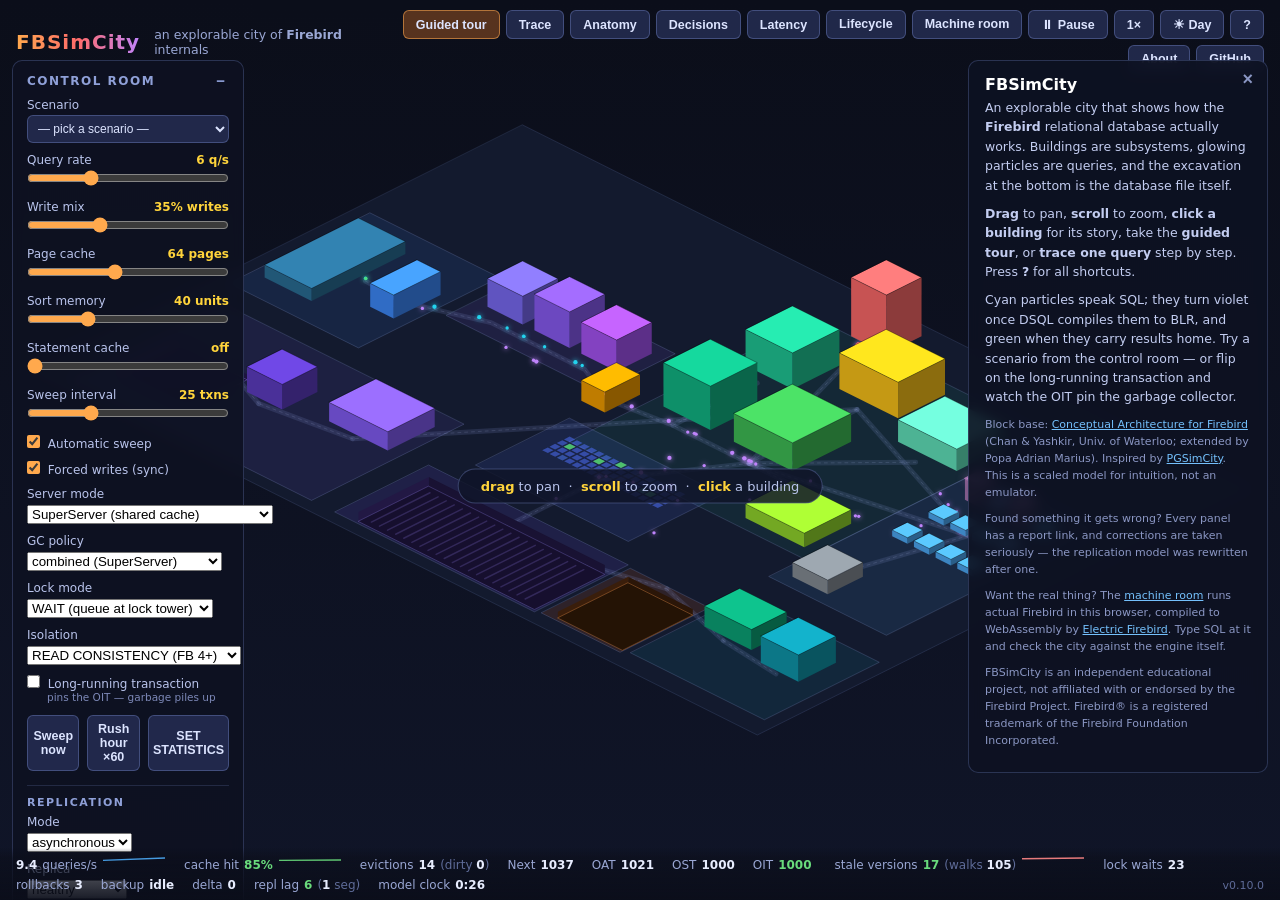
==== index.html @ cd5b1ee9 "Model ServerMode (SuperServer vs SuperClassic/Classic), partitioned caches, and Lock Manager ASTs" ====
<!DOCTYPE html>
<html lang="en">
<head>
<meta charset="utf-8">
<meta name="viewport" content="width=device-width, initial-scale=1">
<title>FBSimCity — an explorable city of Firebird internals</title>
<meta name="description" content="An explorable isometric city that shows how the Firebird relational database actually works: Y-valve, DSQL, JRD, MVCC record versions, OIT/OAT, sweep, page cache and careful writes.">
<link rel="icon" href="data:image/svg+xml,<svg xmlns='http://www.w3.org/2000/svg' viewBox='0 0 100 100'><text y='.9em' font-size='90'>🔥</text></svg>">
<link rel="stylesheet" href="css/style.css">
</head>
<body>
<canvas id="city"></canvas>

<header id="topbar">
  <h1>FBSimCity</h1>
  <span class="sub">an explorable city of <strong>Firebird</strong> internals</span>
  <nav>
    <button id="btn-tour" class="primary">Guided tour</button>
    <button id="btn-trace" title="Follow one query through every station">Trace</button>
    <button id="btn-anatomy" title="Anatomy of a Firebird data page">Anatomy</button>
    <button id="btn-decide" title="Operator decisions with real consequences">Decisions</button>
    <button id="btn-latency" title="Where a query's time actually goes">Latency</button>
    <a class="ghlink" href="lifecycle.html" title="Accessible text walk of the whole pipeline">Lifecycle</a>
    <a class="ghlink" href="machine/" title="Run SQL against the real Firebird engine and check the city against it">Machine room</a>
    <button id="btn-pause">⏸ Pause</button>
    <button id="btn-speed">1×</button>
    <button id="btn-theme">☀ Day</button>
    <button id="btn-help" title="Keyboard shortcuts">?</button>
    <button id="btn-about">About</button>
    <a class="ghlink" href="https://github.com/mariuz/FBSimCity" target="_blank" rel="noopener">GitHub</a>
  </nav>
</header>

<aside id="controls">
  <h2>Control room
    <button id="controls-toggle" aria-label="Collapse panel">−</button>
  </h2>

  <div class="ctl">
    <label for="ctl-scenario">Scenario</label>
    <select id="ctl-scenario">
      <option value="">— pick a scenario —</option>
      <option value="steady">Steady state</option>
      <option value="thrash">Cache thrash</option>
      <option value="stuckoit">Stuck OIT / version bloat</option>
      <option value="locks">Lock contention</option>
      <option value="rush">Rush hour</option>
      <option value="sweepstorm">Sweep storm</option>
      <option value="nightlygbak">Nightly gbak on a busy DB</option>
      <option value="nbackup">nbackup with delta</option>
      <option value="replicalag">Replica falling behind</option>
      <option value="syncstall">Synchronous replica dies</option>
    </select>
  </div>

  <div class="ctl">
    <label for="ctl-rate">Query rate <output id="ctl-rate-val"></output></label>
    <input type="range" id="ctl-rate" min="0" max="20" step="1" value="6">
  </div>

  <div class="ctl">
    <label for="ctl-update">Write mix <output id="ctl-update-val"></output></label>
    <input type="range" id="ctl-update" min="0" max="100" step="5" value="35">
  </div>

  <div class="ctl">
    <label for="ctl-cache">Page cache <output id="ctl-cache-val"></output></label>
    <input type="range" id="ctl-cache" min="16" max="128" step="16" value="64">
  </div>

  <div class="ctl">
    <label for="ctl-tempcache">Sort memory <output id="ctl-tempcache-val"></output></label>
    <input type="range" id="ctl-tempcache" min="8" max="120" step="8" value="40">
  </div>

  <div class="ctl">
    <label for="ctl-stmtcache">Statement cache <output id="ctl-stmtcache-val"></output></label>
    <input type="range" id="ctl-stmtcache" min="0" max="100" step="10" value="0">
  </div>

  <div class="ctl">
    <label for="ctl-sweepint">Sweep interval <output id="ctl-sweepint-val"></output></label>
    <input type="range" id="ctl-sweepint" min="10" max="60" step="5" value="25">
  </div>

  <div class="ctl switch">
    <label><input type="checkbox" id="ctl-sweepon" checked> Automatic sweep</label>
  </div>

  <div class="ctl switch">
    <label><input type="checkbox" id="ctl-forcedwrites" checked> Forced writes (sync)</label>
  </div>

  <div class="ctl">
    <label for="ctl-servermode">Server mode</label>
    <select id="ctl-servermode">
      <option value="super" selected>SuperServer (shared cache)</option>
      <option value="superclassic">SuperClassic (private caches + ASTs)</option>
      <option value="classic">Classic (per-process caches + ASTs)</option>
    </select>
  </div>

  <div class="ctl">
    <label for="ctl-gcpolicy">GC policy</label>
    <select id="ctl-gcpolicy">
      <option value="combined" selected>combined (SuperServer)</option>
      <option value="cooperative">cooperative (Classic / Wasm)</option>
      <option value="background">background thread only</option>
    </select>
  </div>

  <div class="ctl">
    <label for="ctl-lockmode">Lock mode</label>
    <select id="ctl-lockmode">
      <option value="wait" selected>WAIT (queue at lock tower)</option>
      <option value="nowait">NO WAIT (abort on conflict)</option>
    </select>
  </div>

  <div class="ctl">
    <label for="ctl-isolation">Isolation</label>
    <select id="ctl-isolation">
      <option value="read_consistency" selected>READ CONSISTENCY (FB 4+)</option>
      <option value="snapshot">SNAPSHOT (CONCURRENCY)</option>
    </select>
  </div>

  <div class="ctl switch danger">
    <label><input type="checkbox" id="ctl-longtxn"> Long-running transaction
      <span class="hint">pins the OIT — garbage piles up</span></label>
  </div>

  <div class="btnrow">
    <button id="btn-sweep">Sweep now</button>
    <button id="btn-burst">Rush hour ×60</button>
    <button id="btn-setstats" title="Recompute RDB$STATISTICS on all indexes (SET STATISTICS INDEX)">SET STATISTICS</button>
  </div>

  <h2 class="sub-head">Replication</h2>
  <div class="ctl">
    <label for="ctl-replmode">Mode</label>
    <select id="ctl-replmode">
      <option value="off">off</option>
      <option value="async" selected>asynchronous</option>
      <option value="sync">synchronous</option>
    </select>
  </div>
  <div class="ctl">
    <label for="ctl-replhealth">Replica</label>
    <select id="ctl-replhealth">
      <option value="healthy" selected>healthy</option>
      <option value="slow">slow to apply</option>
      <option value="down">unreachable</option>
    </select>
  </div>

  <h2 class="sub-head">Backup yard</h2>
  <div class="btnrow">
    <button id="btn-gbak" title="Logical backup — pins the OIT while it runs">gbak</button>
    <button id="btn-nb0" title="Physical backup, full">nbackup L0</button>
    <button id="btn-nb1" title="Physical backup, changed pages only">L1</button>
  </div>
  <div class="btnrow">
    <button id="btn-lock" title="Freeze the main file; writes divert to the delta">Lock / unlock</button>
    <button id="btn-restore" title="Show the restore chain">Restore chain</button>
  </div>

  <div id="event-log" aria-live="polite"></div>
</aside>

<aside id="info-panel" class="hidden">
  <button id="info-close" aria-label="Close">×</button>
  <h2 id="info-title"></h2>
  <span id="info-code" class="code-chip"></span>
  <div id="info-body"></div>
</aside>

<footer id="stats" aria-live="off">
  <span class="stat"><b id="st-qps"></b> queries/s <canvas id="sp-qps" width="64" height="18"></canvas></span>
  <span class="stat">cache hit <b id="st-hit"></b> <canvas id="sp-hit" width="64" height="18"></canvas></span>
  <span class="stat">evictions <b id="st-evict"></b> <span class="dim">(dirty <b id="st-dirty"></b>)</span></span>
  <span class="stat">Next <b id="st-next"></b></span>
  <span class="stat">OAT <b id="st-oat"></b></span>
  <span class="stat">OST <b id="st-ost"></b></span>
  <span class="stat">OIT <b id="st-oit"></b> <span id="st-pin" class="bad"></span></span>
  <span class="stat">stale versions <b id="st-vers"></b> <span class="dim">(walks <b id="st-bvreads"></b>)</span> <canvas id="sp-vers" width="64" height="18"></canvas></span>
  <span class="stat">lock waits <b id="st-locks"></b></span>
  <span class="stat">rollbacks <b id="st-rb"></b></span>
  <span class="stat">backup <b id="st-backup"></b></span>
  <span class="stat">delta <b id="st-delta"></b></span>
  <span class="stat">repl lag <b id="st-lag"></b> <span class="dim">(<b id="st-segs"></b> seg)</span></span>
  <span class="stat">model clock <b id="st-clock"></b></span>
  <span class="stat version">v0.10.0</span>
</footer>

<div id="decide-dock" class="hidden">
  <div class="tour-head">
    <h3 id="decide-title">Operator decisions</h3>
    <button id="decide-close" aria-label="Close">×</button>
  </div>
  <div id="decide-body"></div>
</div>

<div id="latency-dock" class="hidden">
  <div class="tour-head">
    <h3>Where the time goes</h3>
    <button id="latency-close" aria-label="Close">×</button>
  </div>
  <div id="latency-body"></div>
</div>

<div id="whereami" class="hidden" aria-live="polite"></div>
<div id="a11y-live" class="visually-hidden" role="status" aria-live="polite"></div>

<div id="gesture-hint" class="hidden">
  <b>drag</b> to pan &nbsp;·&nbsp; <b>scroll</b> to zoom &nbsp;·&nbsp; <b>click</b> a building
</div>

<div id="tour" class="hidden">
  <div class="tour-head">
    <h3 id="tour-title"></h3>
    <span id="tour-step"></span>
    <button id="tour-close" aria-label="End tour">×</button>
  </div>
  <p id="tour-text"></p>
  <div class="tour-nav">
    <button id="tour-prev">← Back</button>
    <button id="tour-next" class="primary">Next →</button>
  </div>
</div>

<div id="trace-panel" class="hidden">
  <div class="tour-head">
    <h3>Query trace</h3>
    <button id="trace-end" aria-label="End trace">×</button>
  </div>
  <h4 id="trace-stage"></h4>
  <p id="trace-text"></p>
  <div class="tour-nav">
    <button id="trace-auto">Auto play</button>
    <button id="trace-step" class="primary">Next step →</button>
  </div>
</div>

<div id="help-overlay" class="overlay hidden">
  <div class="overlay-box">
    <button id="help-close" class="overlay-close" aria-label="Close">×</button>
    <h2>Keyboard &amp; mouse</h2>
    <table class="keys">
      <tr><td><kbd>Tab</kbd> / <kbd>Shift+Tab</kbd></td><td>step through every subsystem in pipeline order</td></tr>
      <tr><td><kbd>Enter</kbd></td><td>reopen the selected subsystem's panel</td></tr>
      <tr><td><kbd>drag</kbd></td><td>pan the city</td></tr>
      <tr><td><kbd>scroll</kbd> / <kbd>pinch</kbd></td><td>zoom</td></tr>
      <tr><td><kbd>click</kbd></td><td>building story</td></tr>
      <tr><td><kbd>←→↑↓</kbd></td><td>pan</td></tr>
      <tr><td><kbd>+</kbd> / <kbd>−</kbd></td><td>zoom in / out</td></tr>
      <tr><td><kbd>space</kbd></td><td>pause / resume the simulation</td></tr>
      <tr><td><kbd>T</kbd></td><td>guided tour</td></tr>
      <tr><td><kbd>G</kbd></td><td>trace one query, step by step</td></tr>
      <tr><td><kbd>P</kbd></td><td>data-page anatomy</td></tr>
      <tr><td><kbd>D</kbd></td><td>day / night theme</td></tr>
      <tr><td><kbd>?</kbd></td><td>this help</td></tr>
      <tr><td><kbd>Esc</kbd></td><td>close overlays</td></tr>
    </table>
  </div>
</div>

<div id="anatomy-overlay" class="overlay hidden">
  <div class="overlay-box wide">
    <button id="anatomy-close" class="overlay-close" aria-label="Close">×</button>
    <h2>Anatomy of a Firebird data page</h2>
    <p class="fine">Every table lives on data pages inside the single database
    file. Record descriptors grow from the top, record data grows from the
    bottom, and free space sits in between — and every record carries its
    transaction of origin plus a pointer to its previous version.</p>
    <div class="anatomy">
      <div class="page-col">
        <div class="pg hdr">page header — type=DATA, flags, checksum/SCN, generation</div>
        <div class="pg hdr2">dpg_sequence · dpg_relation (table id) · dpg_count (records)</div>
        <div class="pg slot">descriptor[0] — offset, length</div>
        <div class="pg slot">descriptor[1] — offset, length</div>
        <div class="pg slot">descriptor[2] — offset, length</div>
        <div class="pg free">free space<br><span>(descriptors grow ↓ · records grow ↑)</span></div>
        <div class="pg rec">
          <span class="rpb">rpb: txn&nbsp;1042 · back&nbsp;version&nbsp;→&nbsp;p118/l3 · flags · format#</span>
          record 2 — RLE-compressed data
        </div>
        <div class="pg rec">
          <span class="rpb">rpb: txn&nbsp;1017 · back&nbsp;version&nbsp;→&nbsp;none · flags · format#</span>
          record 1 — RLE-compressed data
        </div>
        <div class="pg rec">
          <span class="rpb">rpb: txn&nbsp;998 · back&nbsp;version&nbsp;→&nbsp;none · flags · format#</span>
          record 0 — RLE-compressed data
        </div>
      </div>
      <div class="chain-col">
        <h3>The version chain</h3>
        <div class="ver newest">newest version<br><span>txn 1042 — what new snapshots see</span></div>
        <div class="arrow">↓ back pointer (delta)</div>
        <div class="ver">older version<br><span>txn 981 — still visible to older snapshots</span></div>
        <div class="arrow">↓ back pointer (delta)</div>
        <div class="ver oldest">oldest version<br><span>below the OIT — garbage, awaiting GC / sweep</span></div>
        <p class="fine">A reader walks down the chain until it finds the
        version its transaction snapshot is allowed to see. Versions below
        the Oldest Interesting Transaction are demolished by cooperative GC
        or the sweep. Back versions are stored as deltas, usually on the
        same page — this is Firebird's multi-generational architecture, and
        why it needs no rollback segment and no WAL.</p>
      </div>
    </div>
  </div>
</div>

<script src="js/data.js"></script>
<script src="js/camera.js"></script>
<script src="js/sim.js"></script>
<script src="js/render.js"></script>
<script src="js/ui.js"></script>
<script src="js/main.js"></script>
</body>
</html>
---- css/style.css ----
/* FBSimCity — dark neon UI over the isometric canvas. */
* { box-sizing: border-box; margin: 0; padding: 0; }

html, body {
  height: 100%;
  overflow: hidden;
  background: #0b0e1a;
  color: #dce4ff;
  font-family: "Segoe UI", system-ui, -apple-system, sans-serif;
}

#city {
  position: fixed;
  inset: 0;
  width: 100%;
  height: 100%;
  cursor: grab;
}

/* ---- top bar ---- */
#topbar {
  position: fixed;
  top: 0; left: 0; right: 0;
  display: flex;
  align-items: center;
  gap: 14px;
  padding: 10px 16px;
  background: linear-gradient(180deg, rgba(11,14,26,0.92), rgba(11,14,26,0.55) 80%, transparent);
  pointer-events: none;
  z-index: 10;
}
#topbar h1 {
  font-size: 20px;
  letter-spacing: 1px;
  background: linear-gradient(90deg, #ffa94d, #ff6b6b, #c084fc);
  -webkit-background-clip: text;
  background-clip: text;
  color: transparent;
}
#topbar .sub { font-size: 12.5px; color: #9aa7d4; }
#topbar nav {
  margin-left: auto;
  display: flex;
  flex-wrap: wrap;
  justify-content: flex-end;
  gap: 6px;
  pointer-events: auto;
}

button, .ghlink {
  font: 600 12.5px "Segoe UI", sans-serif;
  color: #dce4ff;
  background: rgba(40,50,90,0.75);
  border: 1px solid rgba(130,150,220,0.35);
  border-radius: 6px;
  padding: 6px 12px;
  cursor: pointer;
  text-decoration: none;
  transition: background 0.15s, border-color 0.15s;
}
button:hover, .ghlink:hover { background: rgba(60,75,130,0.9); border-color: rgba(160,180,255,0.6); }
button.primary { background: rgba(230,120,40,0.35); border-color: rgba(255,170,80,0.55); }
button.primary:hover { background: rgba(230,120,40,0.55); }

/* ---- control panel ---- */
#controls {
  position: fixed;
  top: 60px; left: 12px;
  width: 232px;
  background: rgba(14,18,34,0.88);
  border: 1px solid rgba(120,140,210,0.28);
  border-radius: 10px;
  padding: 12px 14px;
  backdrop-filter: blur(6px);
  z-index: 10;
}
#controls h2 {
  font-size: 12px;
  text-transform: uppercase;
  letter-spacing: 1.5px;
  color: #8fa0d8;
  margin-bottom: 10px;
  display: flex;
  align-items: center;
  justify-content: space-between;
}
#controls-toggle {
  background: none;
  border: none;
  color: #8fa0d8;
  font-size: 15px;
  line-height: 1;
  padding: 0 4px;
  cursor: pointer;
}
#controls-toggle:hover { color: #fff; background: none; }
#controls.collapsed .ctl,
#controls.collapsed .btnrow,
#controls.collapsed .sub-head,
#controls.collapsed #event-log { display: none; }
#controls.collapsed { width: auto; }
#controls.collapsed h2 { margin-bottom: 0; gap: 10px; }
.ctl { margin-bottom: 10px; }
.ctl label {
  display: flex;
  justify-content: space-between;
  font-size: 12px;
  color: #b9c4ec;
  margin-bottom: 3px;
  gap: 6px;
}
.ctl output { color: #ffd43b; font-weight: 600; white-space: nowrap; }
.ctl input[type="range"] { width: 100%; accent-color: #ffa94d; }
.ctl.switch label { display: block; font-size: 12px; cursor: pointer; }
.ctl.switch input { accent-color: #ffa94d; margin-right: 4px; }
.ctl.switch .hint { display: block; color: #7d89b8; font-size: 10.5px; margin-left: 20px; }
.ctl.danger input { accent-color: #ff6b6b; }

.btnrow { display: flex; gap: 8px; margin: 12px 0 8px; }
.btnrow button { flex: 1; padding: 6px 4px; }

#event-log {
  border-top: 1px solid rgba(120,140,210,0.2);
  padding-top: 8px;
  font-size: 11px;
  line-height: 1.5;
  color: #93a1cf;
  min-height: 54px;
  max-height: 120px;
  overflow: hidden;
}
#event-log div:first-child { color: #d7e0ff; }

/* ---- info panel ---- */
#info-panel {
  position: fixed;
  top: 60px; right: 12px;
  width: 300px;
  max-height: calc(100vh - 140px);
  overflow-y: auto;
  background: rgba(14,18,34,0.92);
  border: 1px solid rgba(120,140,210,0.28);
  border-radius: 10px;
  padding: 14px 16px;
  backdrop-filter: blur(6px);
  z-index: 11;
}
#info-panel h2 { font-size: 16px; margin-bottom: 4px; color: #fff; padding-right: 20px; }
.code-chip {
  display: inline-block;
  font: 600 10.5px Consolas, monospace;
  color: #ffd43b;
  background: rgba(255,212,59,0.12);
  border: 1px solid rgba(255,212,59,0.3);
  border-radius: 4px;
  padding: 1px 7px;
  margin-bottom: 8px;
}
#info-body { font-size: 12.5px; line-height: 1.55; color: #c3cdf1; }
#info-body p { margin-bottom: 9px; }
#info-body a { color: #74c0fc; }
#info-body .fine { font-size: 11px; color: #8b97c4; }
#info-close, #tour-close, #trace-end {
  position: absolute;
  top: 6px; right: 8px;
  background: none;
  border: none;
  font-size: 18px;
  color: #8b97c4;
  padding: 2px 6px;
}
#info-close:hover, #tour-close:hover, #trace-end:hover { color: #fff; background: none; }

/* ---- stats bar ---- */
#stats {
  position: fixed;
  bottom: 0; left: 0; right: 0;
  display: flex;
  flex-wrap: wrap;
  gap: 4px 18px;
  padding: 8px 16px;
  background: linear-gradient(0deg, rgba(11,14,26,0.95), rgba(11,14,26,0.6) 80%, transparent);
  font-size: 12px;
  color: #9aa7d4;
  z-index: 10;
  pointer-events: none;
}
#stats b { color: #e8edff; font-weight: 600; }
#stats .good { color: #69db7c; }
#stats .warn { color: #ffd43b; }
#stats .bad { color: #ff8787; }

/* ---- tour ---- */
#tour {
  position: fixed;
  left: 50%;
  bottom: 46px;
  transform: translateX(-50%);
  width: min(560px, calc(100vw - 32px));
  background: rgba(16,20,40,0.94);
  border: 1px solid rgba(255,170,80,0.4);
  border-radius: 12px;
  padding: 14px 18px;
  box-shadow: 0 8px 40px rgba(0,0,0,0.5), 0 0 24px rgba(255,150,60,0.12);
  z-index: 12;
}
.tour-head { display: flex; align-items: baseline; gap: 10px; padding-right: 24px; }
#tour h3 { font-size: 15px; color: #ffc078; }
#tour-step { font-size: 11px; color: #8b97c4; }
#tour p { font-size: 13px; line-height: 1.55; color: #cdd6f6; margin: 8px 0 10px; }
.tour-nav { display: flex; justify-content: flex-end; gap: 8px; }

/* ---- scenario select ---- */
#ctl-scenario {
  width: 100%;
  background: rgba(40,50,90,0.75);
  color: #dce4ff;
  border: 1px solid rgba(130,150,220,0.35);
  border-radius: 6px;
  padding: 5px 6px;
  font: 12px "Segoe UI", sans-serif;
}

/* ---- stats sparklines / version ---- */
#stats .stat { display: inline-flex; align-items: center; gap: 5px; }
#stats canvas { opacity: 0.9; }
#stats .version { margin-left: auto; color: #5f6c99; font-size: 11px; }

/* ---- trace panel ---- */
#trace-panel {
  position: fixed;
  right: 12px;
  bottom: 46px;
  width: min(340px, calc(100vw - 24px));
  background: rgba(16,20,40,0.94);
  border: 1px solid rgba(77,171,247,0.45);
  border-radius: 12px;
  padding: 12px 16px;
  box-shadow: 0 8px 40px rgba(0,0,0,0.5), 0 0 24px rgba(77,171,247,0.12);
  z-index: 12;
}
#trace-panel h3 { font-size: 14px; color: #74c0fc; }
#trace-panel h4 { font-size: 13px; color: #fff; margin: 6px 0 4px; }
#trace-panel p { font-size: 12.5px; line-height: 1.5; color: #cdd6f6; margin-bottom: 10px; }

/* ---- overlays ---- */
.overlay {
  position: fixed;
  inset: 0;
  background: rgba(5,8,18,0.65);
  display: flex;
  align-items: center;
  justify-content: center;
  z-index: 20;
  backdrop-filter: blur(3px);
}
.overlay-box {
  position: relative;
  background: rgba(16,20,40,0.97);
  border: 1px solid rgba(130,150,220,0.35);
  border-radius: 14px;
  padding: 22px 26px;
  max-width: min(480px, calc(100vw - 32px));
  max-height: calc(100vh - 60px);
  overflow-y: auto;
  box-shadow: 0 12px 60px rgba(0,0,0,0.6);
}
.overlay-box.wide { max-width: min(860px, calc(100vw - 32px)); }
.overlay-box h2 { font-size: 17px; color: #fff; margin-bottom: 10px; }
.overlay-close {
  position: absolute;
  top: 10px; right: 12px;
  background: none;
  border: none;
  font-size: 20px;
  color: #8b97c4;
  padding: 2px 6px;
}
.overlay-close:hover { color: #fff; background: none; }
.overlay-box .fine { font-size: 11.5px; color: #8b97c4; line-height: 1.5; margin-bottom: 12px; }

table.keys { border-collapse: collapse; font-size: 12.5px; color: #c3cdf1; }
table.keys td { padding: 4px 14px 4px 0; }
table.keys kbd {
  background: rgba(70,85,140,0.5);
  border: 1px solid rgba(130,150,220,0.4);
  border-radius: 4px;
  padding: 1px 7px;
  font: 11px Consolas, monospace;
  color: #e8edff;
}

/* ---- page anatomy ---- */
.anatomy { display: flex; gap: 22px; flex-wrap: wrap; }
.page-col {
  flex: 1 1 320px;
  border: 1px solid rgba(130,150,220,0.45);
  border-radius: 8px;
  overflow: hidden;
  font-size: 11.5px;
}
.pg { padding: 7px 10px; color: #dce4ff; }
.pg.hdr { background: rgba(76,110,245,0.35); font-weight: 600; }
.pg.hdr2 { background: rgba(76,110,245,0.22); }
.pg.slot { background: rgba(32,201,151,0.16); border-top: 1px dashed rgba(130,150,220,0.3); }
.pg.free {
  background: repeating-linear-gradient(45deg, rgba(80,90,130,0.10), rgba(80,90,130,0.10) 8px, rgba(80,90,130,0.22) 8px, rgba(80,90,130,0.22) 16px);
  text-align: center;
  padding: 20px 10px;
  color: #9aa7d4;
}
.pg.free span { font-size: 10px; }
.pg.rec { background: rgba(255,169,77,0.14); border-top: 1px dashed rgba(130,150,220,0.3); }
.pg .rpb {
  display: block;
  font: 10px Consolas, monospace;
  color: #ffd43b;
  margin-bottom: 2px;
}
.chain-col { flex: 1 1 260px; }
.chain-col h3 { font-size: 13px; color: #74c0fc; margin-bottom: 8px; }
.ver {
  background: rgba(77,171,247,0.16);
  border: 1px solid rgba(77,171,247,0.45);
  border-radius: 7px;
  padding: 7px 12px;
  font-size: 12px;
  color: #dce4ff;
  font-weight: 600;
}
.ver span { display: block; font-size: 10.5px; font-weight: 400; color: #9aa7d4; }
.ver.newest { border-color: rgba(105,219,124,0.6); background: rgba(105,219,124,0.14); }
.ver.oldest { border-color: rgba(255,107,107,0.6); background: rgba(255,107,107,0.12); }
.arrow { text-align: center; color: #8b97c4; font-size: 11px; padding: 3px 0; }
.chain-col .fine { margin-top: 12px; }

/* ---- control-room sub headings ---- */
.sub-head {
  font-size: 11px !important;
  text-transform: uppercase;
  letter-spacing: 1.3px;
  color: #8fa0d8;
  margin: 14px 0 6px !important;
  padding-top: 10px;
  border-top: 1px solid rgba(120,140,210,0.2);
}
body.day .sub-head { color: #51619b; border-top-color: rgba(90,110,180,0.25); }

/* ---- in-panel subsystem actions ---- */
.panel-actions {
  display: flex;
  flex-wrap: wrap;
  gap: 6px;
  margin-top: 10px;
  padding-top: 10px;
  border-top: 1px solid rgba(120,140,210,0.22);
}
button.act {
  font-size: 11.5px;
  padding: 5px 10px;
  background: rgba(255,169,77,0.16);
  border-color: rgba(255,169,77,0.4);
  color: #ffd8a8;
}
button.act:hover { background: rgba(255,169,77,0.3); border-color: rgba(255,169,77,0.7); }
body.day .panel-actions { border-top-color: rgba(90,110,180,0.3); }
body.day button.act {
  background: rgba(210,120,30,0.12);
  border-color: rgba(210,120,30,0.45);
  color: #8a5a00;
}
body.day button.act:hover { background: rgba(210,120,30,0.25); }

#stats .dim { color: #5f6c99; }
body.day #stats .dim { color: #7c88b4; }

/* ---- latency decomposition dock ---- */
#latency-dock {
  position: fixed;
  left: 12px;
  bottom: 46px;
  width: min(430px, calc(100vw - 24px));
  max-height: calc(100vh - 140px);
  overflow-y: auto;
  background: rgba(16,20,40,0.95);
  border: 1px solid rgba(77,171,247,0.45);
  border-radius: 12px;
  padding: 12px 16px;
  box-shadow: 0 8px 40px rgba(0,0,0,0.5);
  z-index: 12;
}
#latency-dock h3 { font-size: 14px; color: #74c0fc; }
#latency-close {
  position: absolute; top: 6px; right: 8px;
  background: none; border: none;
  font-size: 18px; color: #8b97c4; padding: 2px 6px;
}
#latency-close:hover { color: #fff; background: none; }
.latbars { margin: 8px 0; }
.latrow {
  display: grid;
  grid-template-columns: 1fr 90px 74px;
  align-items: center;
  gap: 8px;
  font-size: 11.5px;
  color: #c3cdf1;
  padding: 2px 0;
}
.latname { overflow: hidden; text-overflow: ellipsis; white-space: nowrap; }
.latbar {
  height: 9px;
  background: rgba(80,95,150,0.35);
  border-radius: 5px;
  overflow: hidden;
}
.latbar i {
  display: block;
  height: 100%;
  background: linear-gradient(90deg, #4dabf7, #74c0fc);
  border-radius: 5px;
}
.latval { text-align: right; color: #9aa7d4; font-variant-numeric: tabular-nums; }
.excluded { border-left: 2px solid rgba(120,140,210,0.35); padding-left: 9px; }
body.day .excluded { border-left-color: rgba(90,110,180,0.4); }
.latval b { color: #dce4ff; }
body.day #latency-dock { background: rgba(252,253,255,0.96); border-color: rgba(90,110,180,0.4); }
body.day #latency-dock h3 { color: #1971c2; }
body.day .latrow { color: #33406b; }
body.day .latbar { background: rgba(150,165,205,0.4); }
body.day .latval { color: #51619b; }
body.day .latval b { color: #141c36; }

/* ---- correction links ---- */
.correction { margin-top: 10px; padding-top: 8px; border-top: 1px solid rgba(120,140,210,0.2); }
.correction a { color: #ffa94d; text-decoration: none; }
.correction a:hover { text-decoration: underline; }
body.day .correction { border-top-color: rgba(90,110,180,0.25); }
body.day .correction a { color: #b26b00; }

/* ---- operator decisions dock ---- */
#decide-dock {
  position: fixed;
  right: 12px;
  top: 60px;
  width: min(360px, calc(100vw - 24px));
  max-height: calc(100vh - 120px);
  overflow-y: auto;
  background: rgba(16,20,40,0.95);
  border: 1px solid rgba(255,169,77,0.45);
  border-radius: 12px;
  padding: 12px 16px;
  box-shadow: 0 8px 40px rgba(0,0,0,0.5);
  z-index: 12;
}
#decide-dock h3 { font-size: 14px; color: #ffc078; }
#decide-dock h4 { font-size: 13.5px; color: #fff; margin: 6px 0 5px; }
#decide-dock p { font-size: 12.5px; line-height: 1.5; color: #cdd6f6; margin-bottom: 8px; }
#decide-close {
  position: absolute;
  top: 6px; right: 8px;
  background: none; border: none;
  font-size: 18px; color: #8b97c4; padding: 2px 6px;
}
#decide-close:hover { color: #fff; background: none; }

.decide-options { display: flex; flex-direction: column; gap: 7px; margin-top: 4px; }
button.decide-opt {
  text-align: left;
  padding: 9px 12px;
  background: rgba(40,50,90,0.7);
  border: 1px solid rgba(130,150,220,0.4);
  border-radius: 8px;
  line-height: 1.45;
}
button.decide-opt:hover { background: rgba(60,75,130,0.9); border-color: rgba(255,169,77,0.6); }
button.decide-opt b { display: block; font-size: 12.5px; color: #ffd8a8; margin-bottom: 2px; }
button.decide-opt span { display: block; font-size: 11.5px; color: #9aa7d4; font-weight: 400; }

.decide-chose { color: #9aa7d4 !important; }
.decide-chose b { color: #ffd8a8; }
.verdict {
  border-left: 3px solid rgba(255,169,77,0.6);
  padding-left: 11px;
  margin: 8px 0;
}
.verdict p:last-child { color: #ffd8a8 !important; margin-bottom: 0; }
.decide-live { color: #74c0fc !important; font-size: 11.5px !important; }

body.day #decide-dock { background: rgba(252,253,255,0.96); border-color: rgba(210,120,30,0.5); }
body.day #decide-dock h3 { color: #b26b00; }
body.day #decide-dock h4 { color: #141c36; }
body.day #decide-dock p { color: #33406b; }
body.day button.decide-opt { background: rgba(240,244,252,0.9); border-color: rgba(90,110,180,0.4); }
body.day button.decide-opt b { color: #8a5a00; }
body.day button.decide-opt span { color: #51619b; }
body.day .verdict p:last-child { color: #8a5a00 !important; }
body.day .decide-live { color: #1971c2 !important; }

/* ---- reduced motion: keep the meaning, drop the movement ---- */
@media (prefers-reduced-motion: reduce) {
  #gesture-hint { animation: none; opacity: 0.9; }
  * { transition-duration: 0.01ms !important; }
}

/* ---- close-range "you are here" chip ---- */
#whereami {
  position: fixed;
  top: 52px;
  left: 50%;
  transform: translateX(-50%);
  background: rgba(16,20,40,0.88);
  border: 1px solid rgba(255,212,59,0.4);
  border-radius: 999px;
  padding: 5px 16px;
  font-size: 12.5px;
  color: #ffd43b;
  pointer-events: none;
  z-index: 9;
}
body.day #whereami { background: rgba(252,253,255,0.92); color: #8a5a00; border-color: rgba(210,120,30,0.5); }

/* ---- live version-chain inspector ---- */
#chain-live h3 {
  font-size: 12px;
  text-transform: uppercase;
  letter-spacing: 1px;
  color: #74c0fc;
  margin: 10px 0 6px;
}
.chainrow {
  display: flex;
  align-items: baseline;
  gap: 8px;
  font-size: 11.5px;
  color: #9aa7d4;
  border-left: 3px solid rgba(120,140,210,0.4);
  padding: 3px 8px;
  margin-bottom: 3px;
  border-radius: 0 5px 5px 0;
  background: rgba(40,50,90,0.35);
}
.chainrow span {
  font: 600 11px Consolas, monospace;
  color: #dce4ff;
  white-space: nowrap;
}
.chainrow.ver-new { border-left-color: #69db7c; background: rgba(105,219,124,0.12); }
.chainrow.ver-ok { border-left-color: #4dabf7; }
.chainrow.ver-dead { border-left-color: #ff6b6b; background: rgba(255,107,107,0.10); color: #d59a9a; }
.chainrow.more { border-left-style: dashed; font-style: italic; }
body.day .chainrow { background: rgba(220,228,248,0.5); color: #51619b; }
body.day .chainrow span { color: #24304f; }
body.day .chainrow.ver-new { background: rgba(43,138,62,0.12); }
body.day .chainrow.ver-dead { background: rgba(201,42,42,0.10); color: #a05252; }

/* ---- first-visit gesture hint ---- */
#gesture-hint {
  position: fixed;
  top: 54%;
  left: 50%;
  transform: translate(-50%, -50%);
  background: rgba(16,20,40,0.85);
  border: 1px solid rgba(130,150,220,0.35);
  border-radius: 999px;
  padding: 9px 22px;
  font-size: 13px;
  color: #b9c4ec;
  pointer-events: none;
  z-index: 9;
  animation: hint-breathe 2.4s ease-in-out infinite;
}
#gesture-hint b { color: #ffd43b; font-weight: 600; }
@keyframes hint-breathe {
  0%, 100% { opacity: 0.65; }
  50% { opacity: 1; }
}
body.day #gesture-hint { background: rgba(252,253,255,0.9); color: #33406b; }
body.day #gesture-hint b { color: #b26b00; }

.hidden { display: none !important; }

/* Present to screen readers, invisible on screen. */
.visually-hidden {
  position: absolute;
  width: 1px; height: 1px;
  margin: -1px; padding: 0;
  overflow: hidden;
  clip: rect(0 0 0 0);
  white-space: nowrap;
  border: 0;
}

/* ---- daylight theme ---- */
body.day { background: #eef3fb; color: #1f2947; }
body.day #topbar { background: linear-gradient(180deg, rgba(238,243,251,0.94), rgba(238,243,251,0.6) 80%, transparent); }
body.day #topbar .sub { color: #51619b; }
body.day button, body.day .ghlink {
  background: rgba(255,255,255,0.85);
  border-color: rgba(90,110,180,0.4);
  color: #24304f;
}
body.day button:hover, body.day .ghlink:hover { background: #ffffff; border-color: rgba(70,90,160,0.7); }
body.day button.primary { background: rgba(255,170,80,0.35); border-color: rgba(210,120,30,0.55); }
body.day #controls, body.day #info-panel, body.day #tour,
body.day #trace-panel, body.day .overlay-box {
  background: rgba(252,253,255,0.94);
  border-color: rgba(90,110,180,0.35);
}
body.day #controls h2 { color: #51619b; }
body.day .ctl label { color: #33406b; }
body.day .ctl output { color: #b26b00; }
body.day .ctl.switch .hint { color: #6b7aa8; }
body.day #event-log { color: #5a689a; border-top-color: rgba(90,110,180,0.25); }
body.day #event-log div:first-child { color: #1f2947; }
body.day #info-panel h2, body.day .overlay-box h2, body.day #trace-panel h4 { color: #141c36; }
body.day #info-body { color: #33406b; }
body.day #info-body a { color: #1971c2; }
body.day #info-body .fine, body.day .overlay-box .fine { color: #6b7aa8; }
body.day .code-chip { color: #b26b00; background: rgba(255,170,80,0.15); border-color: rgba(210,120,30,0.4); }
body.day #stats { background: linear-gradient(0deg, rgba(238,243,251,0.96), rgba(238,243,251,0.6) 80%, transparent); color: #51619b; }
body.day #stats b { color: #141c36; }
body.day #stats .good { color: #2b8a3e; }
body.day #stats .warn { color: #b26b00; }
body.day #stats .bad { color: #c92a2a; }
body.day #stats .version { color: #8b97c4; }
body.day #tour h3 { color: #b26b00; }
body.day #tour p, body.day #trace-panel p { color: #33406b; }
body.day #tour-step { color: #6b7aa8; }
body.day #trace-panel h3 { color: #1971c2; }
body.day #ctl-scenario { background: rgba(255,255,255,0.9); color: #24304f; border-color: rgba(90,110,180,0.4); }
body.day .overlay { background: rgba(180,195,225,0.5); }
body.day table.keys { color: #33406b; }
body.day table.keys kbd { background: rgba(220,228,248,0.9); color: #24304f; border-color: rgba(90,110,180,0.45); }
body.day .pg { color: #24304f; }
body.day .pg.free { color: #51619b; }
body.day .pg .rpb { color: #9a5b00; }
body.day .ver { color: #24304f; }
body.day .ver span { color: #51619b; }
body.day .arrow { color: #51619b; }
body.day #info-close, body.day #tour-close, body.day #trace-end, body.day .overlay-close { color: #6b7aa8; }
body.day #info-close:hover, body.day #tour-close:hover, body.day #trace-end:hover, body.day .overlay-close:hover { color: #141c36; }

/* ---- small screens ---- */
/* The nav has grown a button per release; drop the decorative subtitle well
   before it starts pushing the bar onto a second row. */
@media (max-width: 1150px) {
  #topbar .sub { display: none; }
  #topbar nav button, #topbar nav .ghlink { padding: 5px 9px; font-size: 12px; }
}
@media (max-width: 900px) {
  #controls { width: 200px; top: 54px; }
  #info-panel { width: min(300px, calc(100vw - 24px)); }
}
@media (max-width: 640px) {
  #controls {
    top: auto;
    bottom: 40px;
    max-height: 40vh;
    overflow-y: auto;
  }
  #event-log { display: none; }
  /* eleven nav items will always wrap on a phone; make them cost less */
  #topbar { padding: 8px 10px; }
  #topbar nav { gap: 4px; }
  #topbar nav button, #topbar nav .ghlink { padding: 4px 7px; font-size: 11.5px; }
  /* iOS Safari zooms the whole page when a focused control is under 16px.
     Keep every focusable form control at 16px on phones. */
  #ctl-scenario,
  #controls input[type="range"],
  #controls input[type="checkbox"] { font-size: 16px; }
  #ctl-scenario { min-height: 34px; }
}
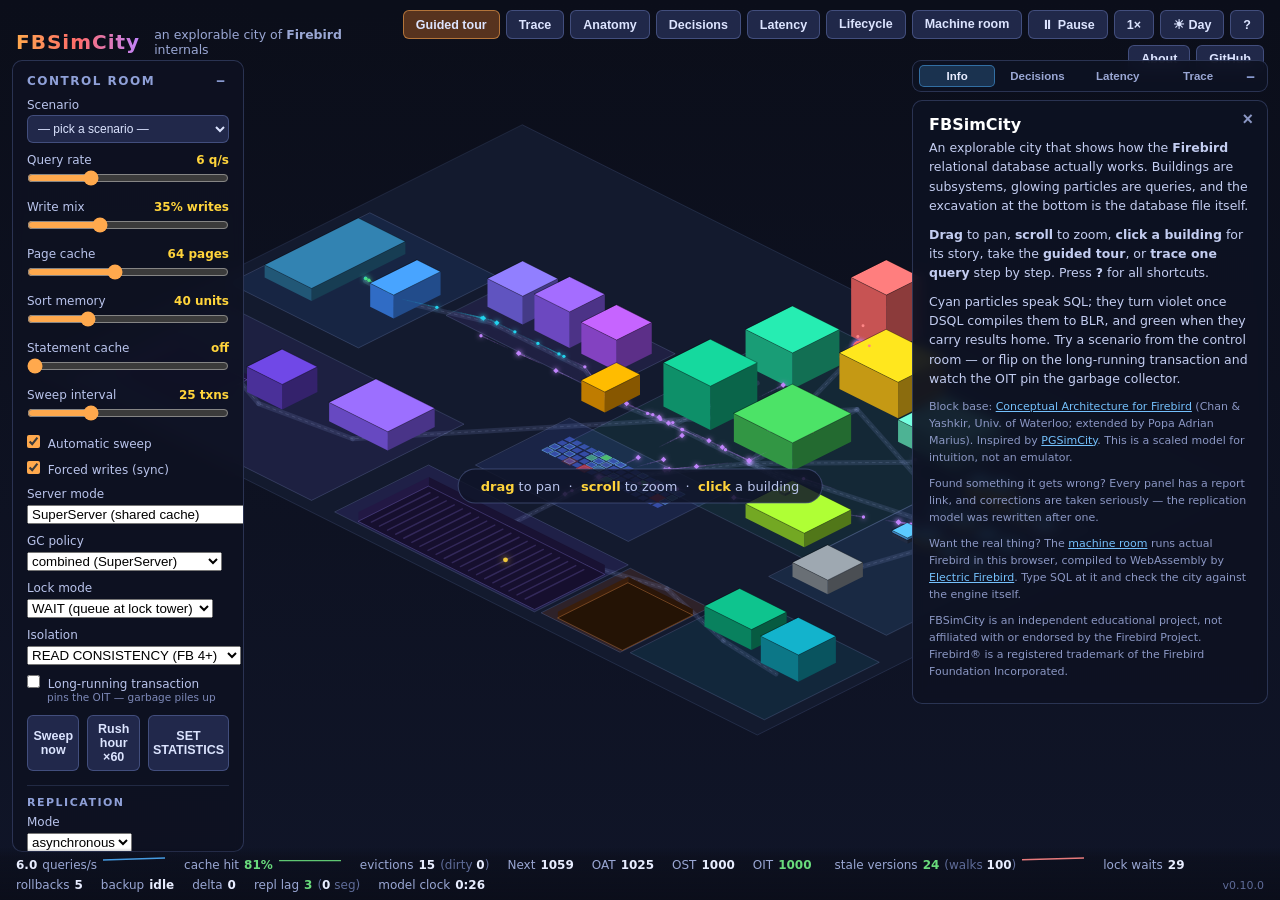
==== commit 4b65feed: "Implement unified right-hand inspector drawer and collision-free dock layout (Roadmap #16)" ====
--- a/index.html
+++ b/index.html
@@ -168,11 +168,50 @@
   <div id="event-log" aria-live="polite"></div>
 </aside>
 
-<aside id="info-panel" class="hidden">
-  <button id="info-close" aria-label="Close">×</button>
-  <h2 id="info-title"></h2>
-  <span id="info-code" class="code-chip"></span>
-  <div id="info-body"></div>
+<aside id="inspector-rail" aria-label="Inspector rail">
+  <div id="inspector-tabs" role="tablist" aria-label="Inspector views">
+    <button type="button" class="insp-tab active" data-tab="info" title="District and subsystem reference">Info</button>
+    <button type="button" class="insp-tab" data-tab="decisions" title="Operator decisions">Decisions</button>
+    <button type="button" class="insp-tab" data-tab="latency" title="Where the time goes">Latency</button>
+    <button type="button" class="insp-tab" data-tab="trace" title="Step-by-step query trace">Trace</button>
+    <button type="button" id="inspector-toggle" title="Collapse / expand inspector rail" aria-label="Collapse or expand inspector rail">−</button>
+  </div>
+
+  <div id="info-panel" class="hidden">
+    <button id="info-close" aria-label="Close">×</button>
+    <h2 id="info-title"></h2>
+    <span id="info-code" class="code-chip"></span>
+    <div id="info-body"></div>
+  </div>
+
+  <div id="decide-dock" class="hidden">
+    <div class="tour-head">
+      <h3 id="decide-title">Operator decisions</h3>
+      <button id="decide-close" aria-label="Close">×</button>
+    </div>
+    <div id="decide-body"></div>
+  </div>
+
+  <div id="latency-dock" class="hidden">
+    <div class="tour-head">
+      <h3>Where the time goes</h3>
+      <button id="latency-close" aria-label="Close">×</button>
+    </div>
+    <div id="latency-body"></div>
+  </div>
+
+  <div id="trace-panel" class="hidden">
+    <div class="tour-head">
+      <h3>Query trace</h3>
+      <button id="trace-end" aria-label="End trace">×</button>
+    </div>
+    <h4 id="trace-stage"></h4>
+    <p id="trace-text"></p>
+    <div class="tour-nav">
+      <button id="trace-auto">Auto play</button>
+      <button id="trace-step" class="primary">Next step →</button>
+    </div>
+  </div>
 </aside>
 
 <footer id="stats" aria-live="off">
@@ -193,22 +232,6 @@
   <span class="stat version">v0.10.0</span>
 </footer>
 
-<div id="decide-dock" class="hidden">
-  <div class="tour-head">
-    <h3 id="decide-title">Operator decisions</h3>
-    <button id="decide-close" aria-label="Close">×</button>
-  </div>
-  <div id="decide-body"></div>
-</div>
-
-<div id="latency-dock" class="hidden">
-  <div class="tour-head">
-    <h3>Where the time goes</h3>
-    <button id="latency-close" aria-label="Close">×</button>
-  </div>
-  <div id="latency-body"></div>
-</div>
-
 <div id="whereami" class="hidden" aria-live="polite"></div>
 <div id="a11y-live" class="visually-hidden" role="status" aria-live="polite"></div>
 
@@ -226,19 +249,6 @@
   <div class="tour-nav">
     <button id="tour-prev">← Back</button>
     <button id="tour-next" class="primary">Next →</button>
-  </div>
-</div>
-
-<div id="trace-panel" class="hidden">
-  <div class="tour-head">
-    <h3>Query trace</h3>
-    <button id="trace-end" aria-label="End trace">×</button>
-  </div>
-  <h4 id="trace-stage"></h4>
-  <p id="trace-text"></p>
-  <div class="tour-nav">
-    <button id="trace-auto">Auto play</button>
-    <button id="trace-step" class="primary">Next step →</button>
   </div>
 </div>
 
--- a/css/style.css
+++ b/css/style.css
@@ -67,6 +67,8 @@
   position: fixed;
   top: 60px; left: 12px;
   width: 232px;
+  max-height: calc(100vh - 108px);
+  overflow-y: auto;
   background: rgba(14,18,34,0.88);
   border: 1px solid rgba(120,140,210,0.28);
   border-radius: 10px;
@@ -131,19 +133,85 @@
 }
 #event-log div:first-child { color: #d7e0ff; }
 
-/* ---- info panel ---- */
+/* ---- right-hand inspector rail & info panel ---- */
+#inspector-rail {
+  position: fixed;
+  top: 60px; right: 12px;
+  width: min(356px, calc(100vw - 24px));
+  max-height: calc(100vh - 108px);
+  overflow-y: auto;
+  display: flex;
+  flex-direction: column;
+  gap: 8px;
+  z-index: 12;
+  pointer-events: none;
+}
+#inspector-rail > * {
+  pointer-events: auto;
+}
+#inspector-tabs {
+  display: flex;
+  align-items: center;
+  gap: 4px;
+  background: rgba(14,18,34,0.92);
+  border: 1px solid rgba(120,140,210,0.28);
+  border-radius: 9px;
+  padding: 4px 6px;
+  backdrop-filter: blur(6px);
+}
+button.insp-tab {
+  flex: 1;
+  font-size: 11.5px;
+  padding: 4px 6px;
+  background: transparent;
+  border: 1px solid transparent;
+  border-radius: 5px;
+  color: #9aa7d4;
+}
+button.insp-tab:hover {
+  background: rgba(60,75,130,0.45);
+  color: #e8edff;
+}
+button.insp-tab.active {
+  background: rgba(77,171,247,0.22);
+  border-color: rgba(77,171,247,0.5);
+  color: #e8edff;
+}
+#inspector-toggle {
+  background: none;
+  border: none;
+  color: #8fa0d8;
+  font-size: 15px;
+  line-height: 1;
+  padding: 2px 6px;
+}
+#inspector-toggle:hover { color: #fff; background: none; }
+#inspector-rail.collapsed #info-panel,
+#inspector-rail.collapsed #decide-dock,
+#inspector-rail.collapsed #latency-dock,
+#inspector-rail.collapsed #trace-panel { display: none !important; }
+body.day #inspector-tabs {
+  background: rgba(252,253,255,0.94);
+  border-color: rgba(90,110,180,0.35);
+}
+body.day button.insp-tab { color: #51619b; }
+body.day button.insp-tab:hover { background: rgba(210,220,245,0.65); color: #141c36; }
+body.day button.insp-tab.active {
+  background: rgba(25,113,194,0.14);
+  border-color: rgba(25,113,194,0.45);
+  color: #141c36;
+}
+body.day #inspector-toggle { color: #51619b; }
+body.day #inspector-toggle:hover { color: #141c36; }
+
 #info-panel {
-  position: fixed;
-  top: 60px; right: 12px;
-  width: 300px;
-  max-height: calc(100vh - 140px);
-  overflow-y: auto;
+  position: relative;
+  width: 100%;
   background: rgba(14,18,34,0.92);
   border: 1px solid rgba(120,140,210,0.28);
   border-radius: 10px;
   padding: 14px 16px;
   backdrop-filter: blur(6px);
-  z-index: 11;
 }
 #info-panel h2 { font-size: 16px; margin-bottom: 4px; color: #fff; padding-right: 20px; }
 .code-chip {
@@ -228,16 +296,13 @@
 
 /* ---- trace panel ---- */
 #trace-panel {
-  position: fixed;
-  right: 12px;
-  bottom: 46px;
-  width: min(340px, calc(100vw - 24px));
+  position: relative;
+  width: 100%;
   background: rgba(16,20,40,0.94);
   border: 1px solid rgba(77,171,247,0.45);
   border-radius: 12px;
   padding: 12px 16px;
   box-shadow: 0 8px 40px rgba(0,0,0,0.5), 0 0 24px rgba(77,171,247,0.12);
-  z-index: 12;
 }
 #trace-panel h3 { font-size: 14px; color: #74c0fc; }
 #trace-panel h4 { font-size: 13px; color: #fff; margin: 6px 0 4px; }
@@ -376,18 +441,13 @@
 
 /* ---- latency decomposition dock ---- */
 #latency-dock {
-  position: fixed;
-  left: 12px;
-  bottom: 46px;
-  width: min(430px, calc(100vw - 24px));
-  max-height: calc(100vh - 140px);
-  overflow-y: auto;
+  position: relative;
+  width: 100%;
   background: rgba(16,20,40,0.95);
   border: 1px solid rgba(77,171,247,0.45);
   border-radius: 12px;
   padding: 12px 16px;
   box-shadow: 0 8px 40px rgba(0,0,0,0.5);
-  z-index: 12;
 }
 #latency-dock h3 { font-size: 14px; color: #74c0fc; }
 #latency-close {
@@ -439,18 +499,13 @@
 
 /* ---- operator decisions dock ---- */
 #decide-dock {
-  position: fixed;
-  right: 12px;
-  top: 60px;
-  width: min(360px, calc(100vw - 24px));
-  max-height: calc(100vh - 120px);
-  overflow-y: auto;
+  position: relative;
+  width: 100%;
   background: rgba(16,20,40,0.95);
   border: 1px solid rgba(255,169,77,0.45);
   border-radius: 12px;
   padding: 12px 16px;
   box-shadow: 0 8px 40px rgba(0,0,0,0.5);
-  z-index: 12;
 }
 #decide-dock h3 { font-size: 14px; color: #ffc078; }
 #decide-dock h4 { font-size: 13.5px; color: #fff; margin: 6px 0 5px; }
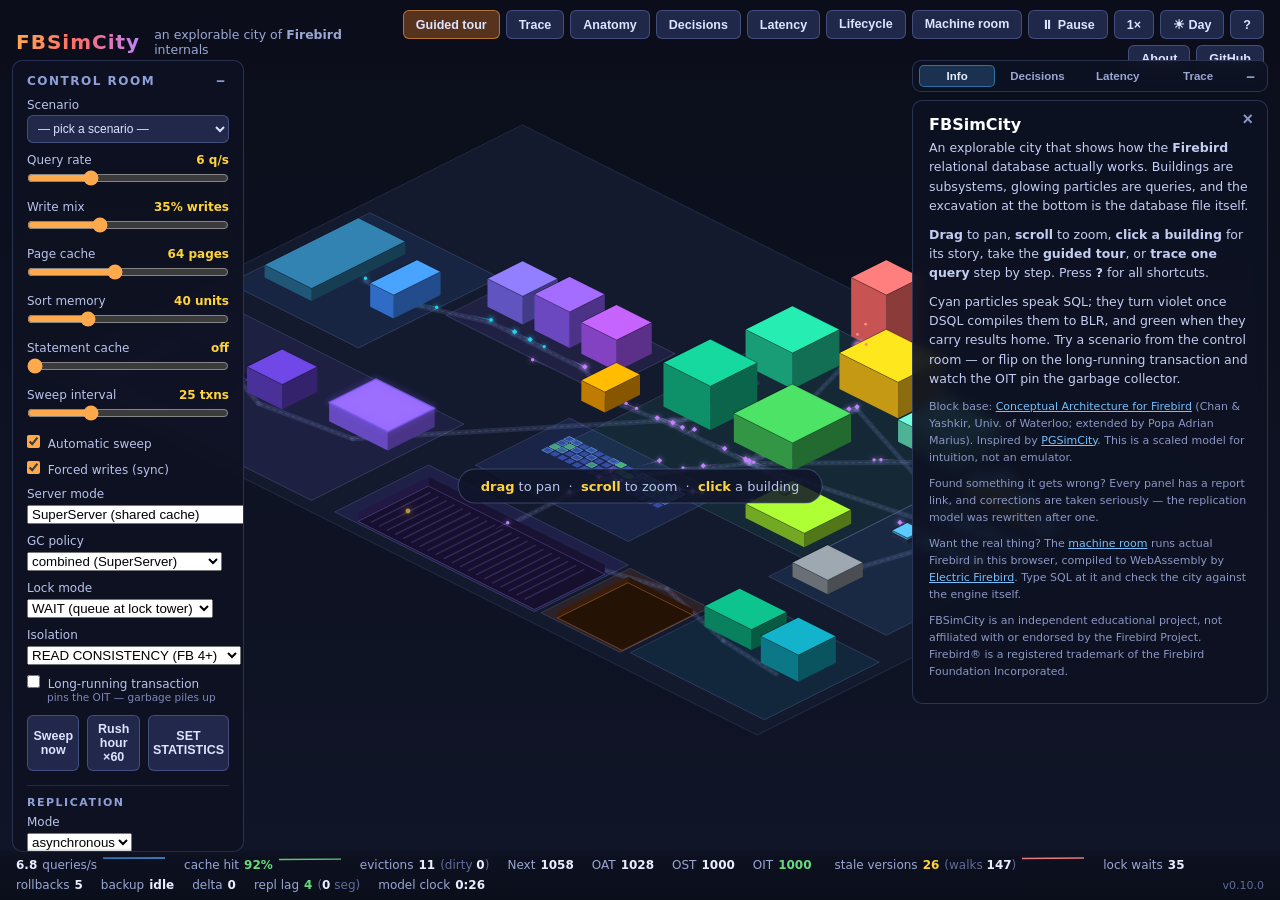
==== commit 525c13f0: "Implement selectable query trace profiles and step-by-step replay controls (Roadmap #17)" ====
--- a/index.html
+++ b/index.html
@@ -205,9 +205,17 @@
       <h3>Query trace</h3>
       <button id="trace-end" aria-label="End trace">×</button>
     </div>
+    <select id="trace-profile" aria-label="Trace query profile">
+      <option value="update" selected>UPDATE — cache → lock → VIO → commit</option>
+      <option value="select_index">SELECT — B-Tree index lookup</option>
+      <option value="select_sort">SELECT — natural scan + Sort Yard</option>
+      <option value="deadlock">UPDATE — lock conflict / deadlock abort</option>
+    </select>
     <h4 id="trace-stage"></h4>
     <p id="trace-text"></p>
     <div class="tour-nav">
+      <button id="trace-inspect" title="Open this station's C++ source notes">Inspect</button>
+      <button id="trace-prev" title="Step back to previous station">← Prev</button>
       <button id="trace-auto">Auto play</button>
       <button id="trace-step" class="primary">Next step →</button>
     </div>
--- a/css/style.css
+++ b/css/style.css
@@ -279,7 +279,7 @@
 .tour-nav { display: flex; justify-content: flex-end; gap: 8px; }
 
 /* ---- scenario select ---- */
-#ctl-scenario {
+#ctl-scenario, #trace-profile {
   width: 100%;
   background: rgba(40,50,90,0.75);
   color: #dce4ff;
@@ -288,6 +288,7 @@
   padding: 5px 6px;
   font: 12px "Segoe UI", sans-serif;
 }
+#trace-profile { margin: 6px 0 4px; }
 
 /* ---- stats sparklines / version ---- */
 #stats .stat { display: inline-flex; align-items: center; gap: 5px; }
@@ -682,7 +683,7 @@
 body.day #tour p, body.day #trace-panel p { color: #33406b; }
 body.day #tour-step { color: #6b7aa8; }
 body.day #trace-panel h3 { color: #1971c2; }
-body.day #ctl-scenario { background: rgba(255,255,255,0.9); color: #24304f; border-color: rgba(90,110,180,0.4); }
+body.day #ctl-scenario, body.day #trace-profile { background: rgba(255,255,255,0.9); color: #24304f; border-color: rgba(90,110,180,0.4); }
 body.day .overlay { background: rgba(180,195,225,0.5); }
 body.day table.keys { color: #33406b; }
 body.day table.keys kbd { background: rgba(220,228,248,0.9); color: #24304f; border-color: rgba(90,110,180,0.45); }
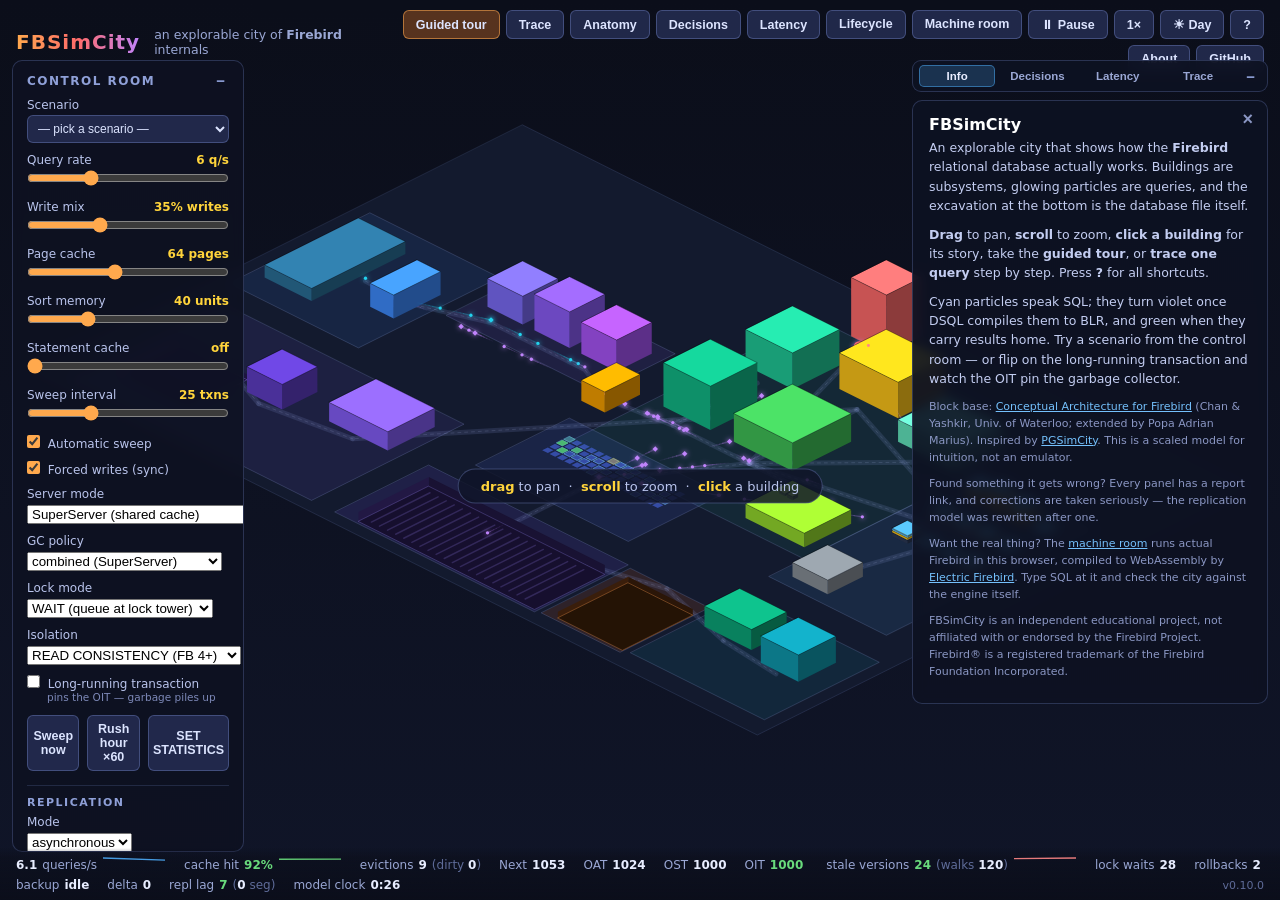
==== commit e9282d9f: "Implement expandable time-series telemetry drawer and hover readouts (Roadmap #18)" ====
--- a/index.html
+++ b/index.html
@@ -222,15 +222,24 @@
   </div>
 </aside>
 
+<div id="telemetry-drawer" class="hidden" aria-label="Time-series telemetry drawer">
+  <div class="tour-head">
+    <h3>Telemetry history (3m window)</h3>
+    <span id="telemetry-readout" class="fine">Click any metric below or hover chart to inspect</span>
+    <button id="telemetry-close" aria-label="Close telemetry drawer">×</button>
+  </div>
+  <canvas id="telemetry-canvas" width="760" height="148"></canvas>
+</div>
+
 <footer id="stats" aria-live="off">
-  <span class="stat"><b id="st-qps"></b> queries/s <canvas id="sp-qps" width="64" height="18"></canvas></span>
-  <span class="stat">cache hit <b id="st-hit"></b> <canvas id="sp-hit" width="64" height="18"></canvas></span>
+  <span class="stat" title="Click to toggle 3-minute telemetry drawer"><b id="st-qps"></b> queries/s <canvas id="sp-qps" width="64" height="18"></canvas></span>
+  <span class="stat" title="Click to toggle 3-minute telemetry drawer">cache hit <b id="st-hit"></b> <canvas id="sp-hit" width="64" height="18"></canvas></span>
   <span class="stat">evictions <b id="st-evict"></b> <span class="dim">(dirty <b id="st-dirty"></b>)</span></span>
   <span class="stat">Next <b id="st-next"></b></span>
   <span class="stat">OAT <b id="st-oat"></b></span>
   <span class="stat">OST <b id="st-ost"></b></span>
   <span class="stat">OIT <b id="st-oit"></b> <span id="st-pin" class="bad"></span></span>
-  <span class="stat">stale versions <b id="st-vers"></b> <span class="dim">(walks <b id="st-bvreads"></b>)</span> <canvas id="sp-vers" width="64" height="18"></canvas></span>
+  <span class="stat" title="Click to toggle 3-minute telemetry drawer">stale versions <b id="st-vers"></b> <span class="dim">(walks <b id="st-bvreads"></b>)</span> <canvas id="sp-vers" width="64" height="18"></canvas></span>
   <span class="stat">lock waits <b id="st-locks"></b></span>
   <span class="stat">rollbacks <b id="st-rb"></b></span>
   <span class="stat">backup <b id="st-backup"></b></span>
--- a/css/style.css
+++ b/css/style.css
@@ -228,7 +228,7 @@
 #info-body p { margin-bottom: 9px; }
 #info-body a { color: #74c0fc; }
 #info-body .fine { font-size: 11px; color: #8b97c4; }
-#info-close, #tour-close, #trace-end {
+#info-close, #tour-close, #trace-end, #telemetry-close {
   position: absolute;
   top: 6px; right: 8px;
   background: none;
@@ -237,7 +237,43 @@
   color: #8b97c4;
   padding: 2px 6px;
 }
-#info-close:hover, #tour-close:hover, #trace-end:hover { color: #fff; background: none; }
+#info-close:hover, #tour-close:hover, #trace-end:hover, #telemetry-close:hover { color: #fff; background: none; }
+
+/* ---- telemetry drawer ---- */
+#telemetry-drawer {
+  position: fixed;
+  left: 50%;
+  bottom: 42px;
+  transform: translateX(-50%);
+  width: min(792px, calc(100vw - 24px));
+  background: rgba(14,18,34,0.95);
+  border: 1px solid rgba(120,140,210,0.35);
+  border-radius: 12px;
+  padding: 10px 14px 12px;
+  box-shadow: 0 8px 40px rgba(0,0,0,0.55);
+  backdrop-filter: blur(6px);
+  z-index: 13;
+}
+#telemetry-drawer h3 { font-size: 13.5px; color: #74c0fc; }
+#telemetry-readout {
+  font-size: 11.5px;
+  color: #b9c4ec;
+  font-variant-numeric: tabular-nums;
+  margin-left: 8px;
+}
+#telemetry-canvas {
+  display: block;
+  width: 100%;
+  height: 148px;
+  margin-top: 6px;
+  cursor: crosshair;
+}
+body.day #telemetry-drawer {
+  background: rgba(252,253,255,0.96);
+  border-color: rgba(90,110,180,0.4);
+}
+body.day #telemetry-drawer h3 { color: #1971c2; }
+body.day #telemetry-readout { color: #33406b; }
 
 /* ---- stats bar ---- */
 #stats {
@@ -253,6 +289,8 @@
   z-index: 10;
   pointer-events: none;
 }
+#stats .stat { pointer-events: auto; cursor: pointer; }
+#stats .stat.version { cursor: default; }
 #stats b { color: #e8edff; font-weight: 600; }
 #stats .good { color: #69db7c; }
 #stats .warn { color: #ffd43b; }
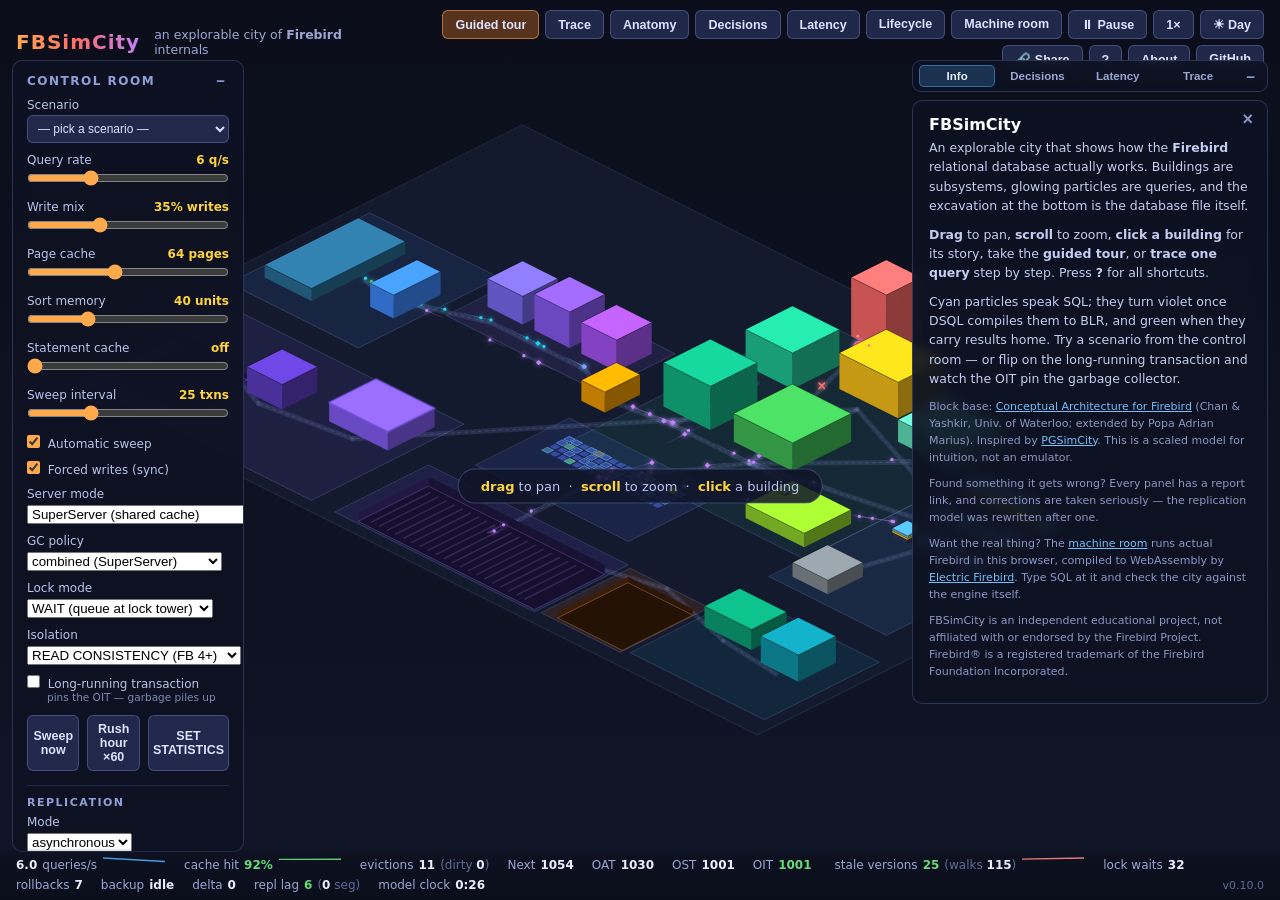
==== commit 89c1e254: "Implement one-click Copy shareable link button and live URL sync (Roadmap #19)" ====
--- a/index.html
+++ b/index.html
@@ -25,6 +25,7 @@
     <button id="btn-pause">⏸ Pause</button>
     <button id="btn-speed">1×</button>
     <button id="btn-theme">☀ Day</button>
+    <button id="btn-share" title="Copy a shareable link to the current city state">🔗 Share</button>
     <button id="btn-help" title="Keyboard shortcuts">?</button>
     <button id="btn-about">About</button>
     <a class="ghlink" href="https://github.com/mariuz/FBSimCity" target="_blank" rel="noopener">GitHub</a>
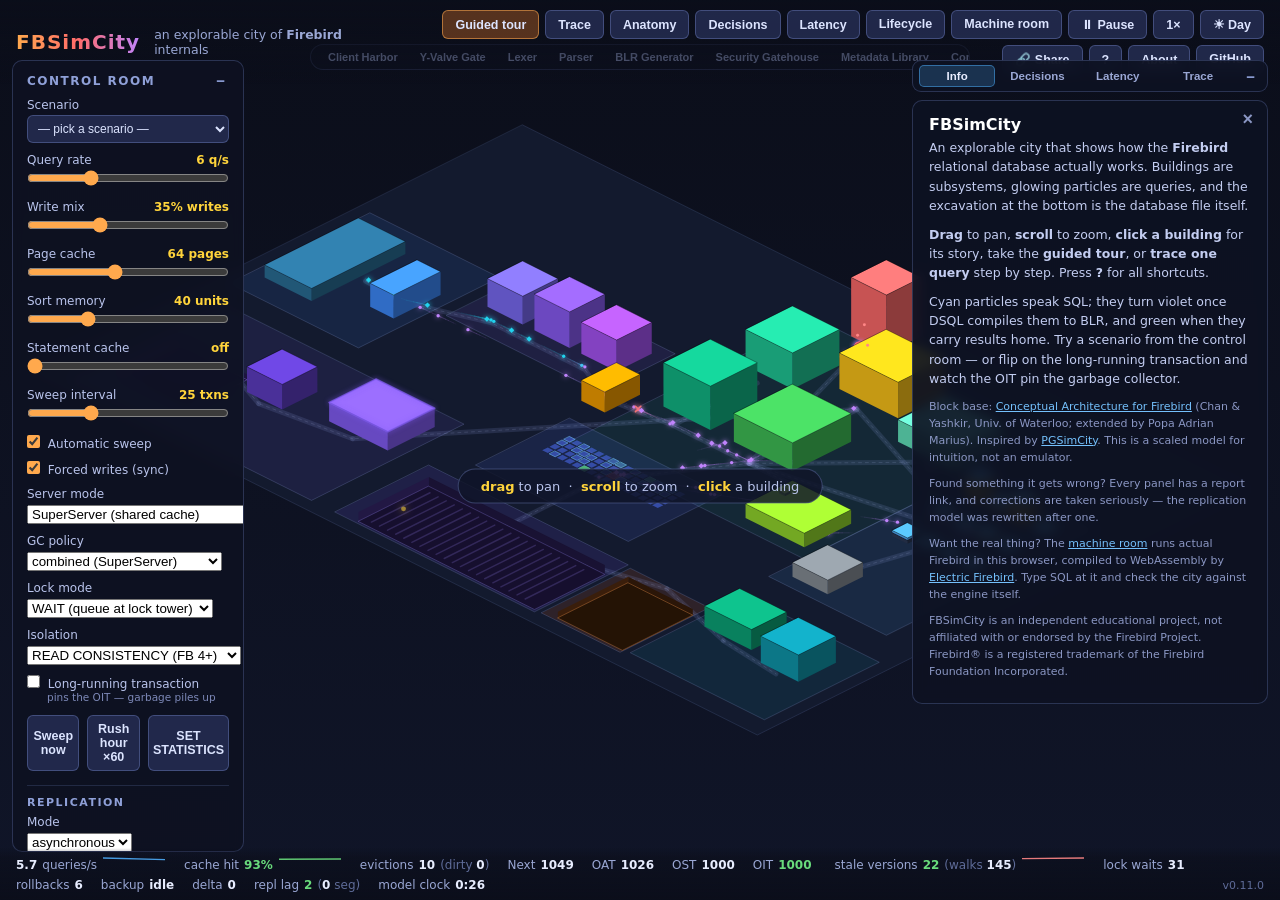
==== commit 4b6c9b34: "Implement district quick-jump bar, mobile bottom-sheet layout (Roadmap #20) and release v0.11.0" ====
--- a/index.html
+++ b/index.html
@@ -32,6 +32,8 @@
   </nav>
 </header>
 
+<nav id="district-jump" aria-label="District quick-jump bar"></nav>
+
 <aside id="controls">
   <h2>Control room
     <button id="controls-toggle" aria-label="Collapse panel">−</button>
@@ -247,7 +249,7 @@
   <span class="stat">delta <b id="st-delta"></b></span>
   <span class="stat">repl lag <b id="st-lag"></b> <span class="dim">(<b id="st-segs"></b> seg)</span></span>
   <span class="stat">model clock <b id="st-clock"></b></span>
-  <span class="stat version">v0.10.0</span>
+  <span class="stat version">v0.11.0</span>
 </footer>
 
 <div id="whereami" class="hidden" aria-live="polite"></div>
--- a/css/style.css
+++ b/css/style.css
@@ -734,23 +734,87 @@
 body.day #info-close, body.day #tour-close, body.day #trace-end, body.day .overlay-close { color: #6b7aa8; }
 body.day #info-close:hover, body.day #tour-close:hover, body.day #trace-end:hover, body.day .overlay-close:hover { color: #141c36; }
 
-/* ---- small screens ---- */
+/* ---- district quick-jump bar & small screens ---- */
+#district-jump {
+  position: fixed;
+  top: 44px;
+  left: 50%;
+  transform: translateX(-50%);
+  max-width: calc(100vw - 620px);
+  display: flex;
+  align-items: center;
+  gap: 4px;
+  overflow-x: auto;
+  scrollbar-width: none;
+  padding: 3px 8px;
+  background: rgba(14,18,34,0.82);
+  border: 1px solid rgba(120,140,210,0.24);
+  border-radius: 999px;
+  backdrop-filter: blur(5px);
+  z-index: 9;
+}
+#district-jump::-webkit-scrollbar { display: none; }
+button.jump-pill {
+  flex: 0 0 auto;
+  font-size: 11px;
+  padding: 2px 8px;
+  border-radius: 999px;
+  background: transparent;
+  border: 1px solid transparent;
+  color: #9aa7d4;
+  white-space: nowrap;
+}
+button.jump-pill:hover {
+  background: rgba(60,75,130,0.5);
+  color: #e8edff;
+}
+button.jump-pill.active {
+  background: rgba(255,169,77,0.22);
+  border-color: rgba(255,169,77,0.55);
+  color: #ffd8a8;
+}
+body.day #district-jump {
+  background: rgba(252,253,255,0.92);
+  border-color: rgba(90,110,180,0.32);
+}
+body.day button.jump-pill { color: #51619b; }
+body.day button.jump-pill:hover { background: rgba(210,220,245,0.7); color: #141c36; }
+body.day button.jump-pill.active {
+  background: rgba(210,120,30,0.16);
+  border-color: rgba(210,120,30,0.5);
+  color: #8a5a00;
+}
+
 /* The nav has grown a button per release; drop the decorative subtitle well
    before it starts pushing the bar onto a second row. */
 @media (max-width: 1150px) {
   #topbar .sub { display: none; }
   #topbar nav button, #topbar nav .ghlink { padding: 5px 9px; font-size: 12px; }
+  #district-jump { max-width: calc(100vw - 540px); }
 }
 @media (max-width: 900px) {
   #controls { width: 200px; top: 54px; }
-  #info-panel { width: min(300px, calc(100vw - 24px)); }
+  #inspector-rail { width: min(300px, calc(100vw - 24px)); top: 54px; }
+  #district-jump { max-width: calc(100vw - 24px); top: auto; bottom: 38px; }
 }
 @media (max-width: 640px) {
   #controls {
     top: auto;
-    bottom: 40px;
-    max-height: 40vh;
+    left: 8px;
+    right: 8px;
+    width: auto;
+    bottom: 68px;
+    max-height: 38vh;
     overflow-y: auto;
+    border-radius: 12px;
+  }
+  #inspector-rail {
+    top: auto;
+    left: 8px;
+    right: 8px;
+    width: auto;
+    bottom: 68px;
+    max-height: 44vh;
   }
   #event-log { display: none; }
   /* eleven nav items will always wrap on a phone; make them cost less */
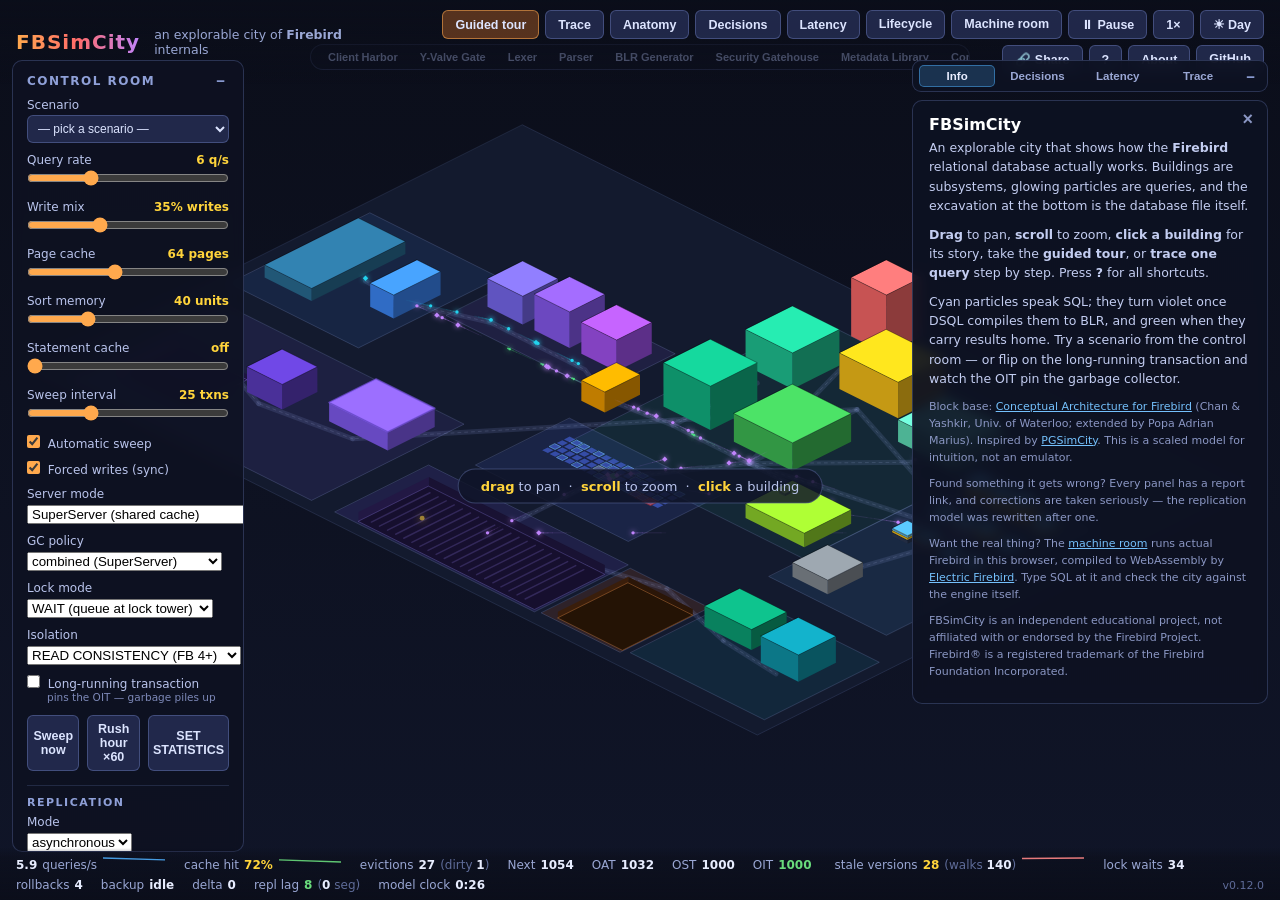
==== commit fac8df5d: "Add durable write-queue (FB_WRITE_QUEUE$) & pre-image rollback modeling (Item 23), bump v0.12.0" ====
--- a/index.html
+++ b/index.html
@@ -249,7 +249,7 @@
   <span class="stat">delta <b id="st-delta"></b></span>
   <span class="stat">repl lag <b id="st-lag"></b> <span class="dim">(<b id="st-segs"></b> seg)</span></span>
   <span class="stat">model clock <b id="st-clock"></b></span>
-  <span class="stat version">v0.11.0</span>
+  <span class="stat version">v0.12.0</span>
 </footer>
 
 <div id="whereami" class="hidden" aria-live="polite"></div>
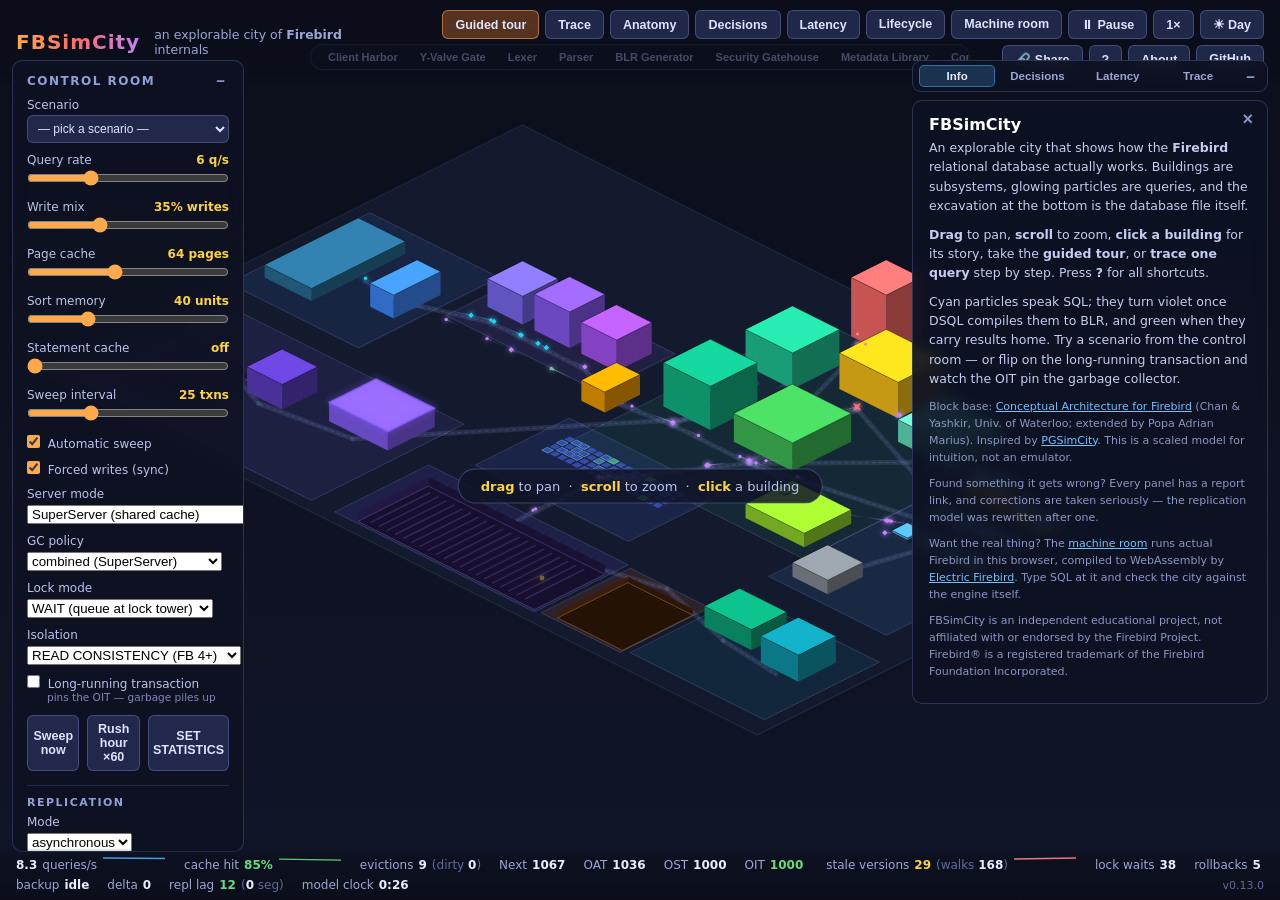
==== commit ff726f17: "Integrate firebird-wasm 0.20 replication into the Machine Room and Journal Yard, v0.13.0 Machine Roo" ====
--- a/index.html
+++ b/index.html
@@ -249,7 +249,7 @@
   <span class="stat">delta <b id="st-delta"></b></span>
   <span class="stat">repl lag <b id="st-lag"></b> <span class="dim">(<b id="st-segs"></b> seg)</span></span>
   <span class="stat">model clock <b id="st-clock"></b></span>
-  <span class="stat version">v0.12.0</span>
+  <span class="stat version">v0.13.0</span>
 </footer>
 
 <div id="whereami" class="hidden" aria-live="polite"></div>
